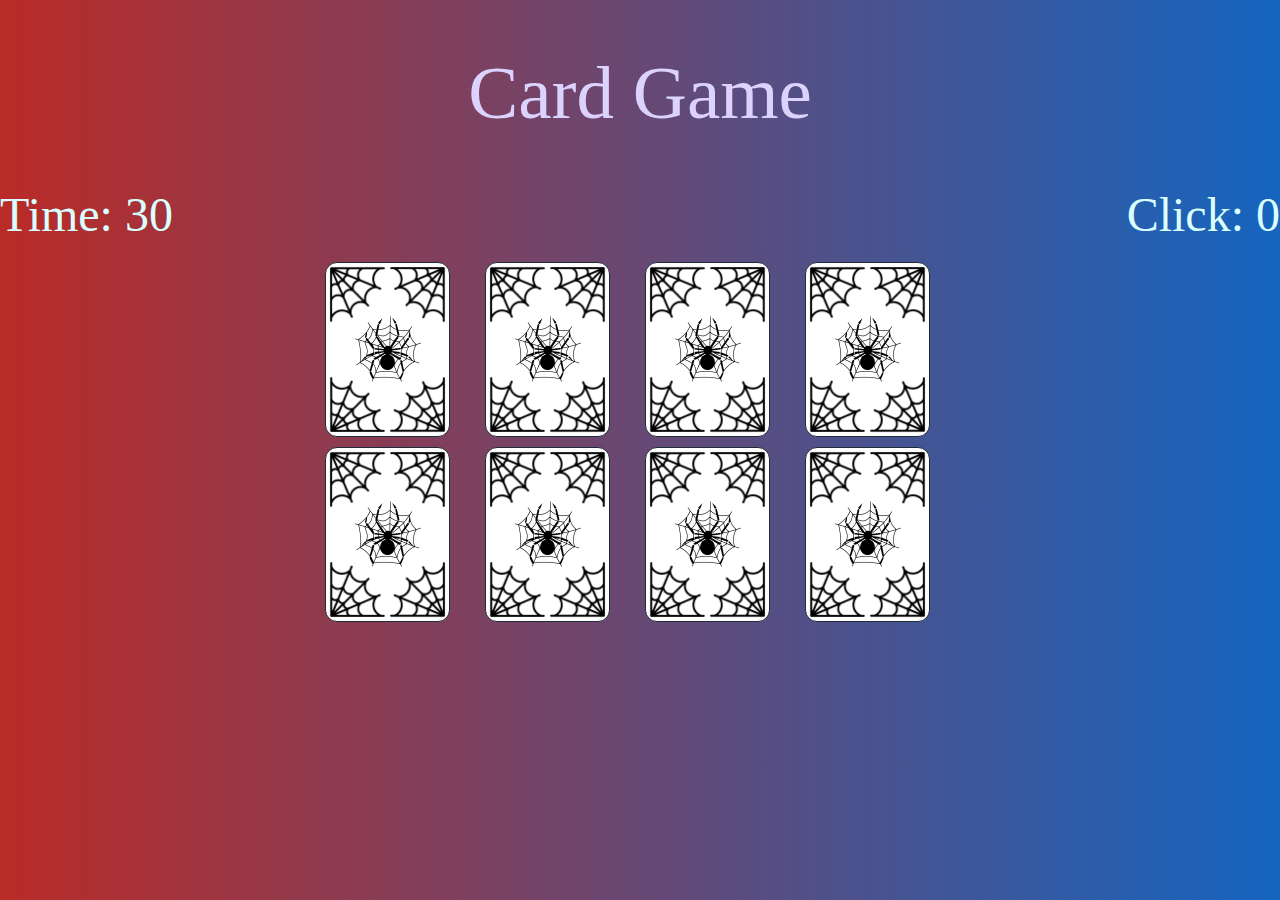
==== Minigame web/CardGame/index.html @ 42f86165 "Add files via upload" ====
<!DOCTYPE html>
<html lang="en">
<head>
    <meta charset="UTF-8">
    <meta name="viewport" content="width=device-width, initial-scale=1.0">
    <title>Card Game</title>
    <style>
        * {
            box-sizing: border-box;
        }

        html {
            font-family: Georgia, 'Times New Roman', Times, serif;
            min-width: 100vw;
            min-height: 100vh;
        }

        body {
            margin: 0;
            background: linear-gradient(to right, rgb(185, 43, 39), rgb(21, 101, 192));
        }

        .game-title {
            color: rgb(219, 211, 253);
            text-align: center;
            font-size: 75px;
            font-weight: normal;
        }

        .game-container {
            display: grid;
            grid-template-columns: repeat(4, 150px); /* Adjusted for 4 columns */
            gap: 10px;
            justify-content: center;
            perspective: 1000px; /* Ensure 3D effect is visible */
            margin-top: 20px; /* Add some margin at the top */
        }

        .game-info-container {
            grid-column: 1 / -1;
            display: flex;
            justify-content: space-between;
            margin-bottom: 20px; /* Add some margin at the bottom */
            color: rgb(218, 255, 255);
            font-size: 3em;
        }

        .card {
            position: relative;
            height: 175px;
            width: 125px;
            transform-style: preserve-3d; /* Preserve 3D space for child elements */
            transition: transform 0.6s; /* Smooth transition for flip effect */
        }

        .card.flipped {
            transform: rotateY(180deg); /* Rotate card on flip */
        }

        .card-face {
            position: absolute;
            width: 100%;
            height: 100%;
            display: flex;
            justify-content: center;
            align-items: center;
            overflow: hidden;
            border-radius: 12px;
            border-width: 1px;
            border-style: solid;
            backface-visibility: hidden; /* Hide back face when flipped */
        }

        .card-back {
            background-color: white;
            border-color: rgb(31, 43, 54);
            transform: rotateY(0deg); /* Default state */
        }

        .card-front {
            background-color: rgb(215, 202, 202);
            border-color: rgb(0, 0, 0);
            transform: rotateY(180deg); /* Hidden initially */
            display: flex;
            flex-direction: column;
            justify-content: center;
            align-items: center;
            font-size: 5em;
            position: absolute; /* Ensure both faces are on top of each other */
        }

        .card-front .number {
            font-size: 2rem;
            position: absolute;
            top: 10px;
            left: 10px;
        }

        .card-front .suit {
            font-size: 3rem;
        }

        .cobweb {
            position: absolute;
            width: 63px;
            height: 63px;
            transition: width 100ms ease-in-out, height 100ms ease-in-out;
        }

        .card-face:hover .cobweb {
            width: 55px;
            height: 55px;
        }

        .cobweb-top-left {
            top: 0;
            left: 0;
            transform: rotate(270deg);
        }

        .cobweb-top-right {
            top: 0;
            right: 0;
            transform: rotate(0deg);
        }

        .cobweb-bottom-left {
            bottom: 0;
            left: 0;
            transform: rotate(180deg);
        }

        .cobweb-bottom-right {
            bottom: 0;
            right: 0;
            transform: rotate(90deg);
        }

        .spider {
            position: absolute;
            width: 120px; /* Adjust width as needed */
            height: auto; /* Maintain aspect ratio */
            z-index: 1; /* Ensure spider is on top of the card */
            transition: width 0.3s, height 0.3s; /* Ensure smooth resizing */
        }

        .card-back:hover .spider {
            width: 170px;
            height: 170px;
        }
    </style>
</head>
<body>
    <h1 class="game-title">Card Game</h1>
    <div class="game-info-container">
        <div class="game-info-info">
            Time: <span id="remainingtime" class="time-remaining">30</span>
        </div>
        <div class="game-info-info">
            Click: <span id="clickcount" class="click-count">0</span>
        </div>
    </div>
    <div class="game-container" id="game-container">
        <!-- Cards will be dynamically inserted here -->
    </div>

    <script>
        const suits = ['♥', '♠', '♦', '♣'];
        const numbers = ['A', '2', '3', '4'];

        // Generate a deck with 4 pairs of 4 different numbers and suits
        function generateDeck() {
            const deck = [];
            for (let i = 0; i < numbers.length; i++) {
                for (let j = 0; j < suits.length; j++) {
                    deck.push({ number: numbers[i], suit: suits[j] });
                    deck.push({ number: numbers[i], suit: suits[j] }); // Pair
                }
            }
            return deck;
        }

        // Shuffle the deck
        function shuffleDeck(deck) {
            for (let i = deck.length - 1; i > 0; i--) {
                const j = Math.floor(Math.random() * (i + 1));
                [deck[i], deck[j]] = [deck[j], deck[i]];
            }
        }

        // Initialize the game
        function initializeGame() {
            const deck = generateDeck();
            shuffleDeck(deck);
            const gameContainer = document.getElementById('game-container');
            gameContainer.innerHTML = ''; // Clear any existing cards

            deck.slice(0, 8).forEach(card => { // Select only 8 cards
                const cardElement = document.createElement('div');
                cardElement.className = 'card';
                cardElement.innerHTML = `
                    <div class="card-back card-face">
                        <img class="cobweb cobweb-top-left" src="Image/cobweb.png" alt="Cobweb">
                        <img class="cobweb cobweb-top-right" src="Image/cobweb.png" alt="Cobweb">
                        <img class="cobweb cobweb-bottom-left" src="Image/cobweb.png" alt="Cobweb">
                        <img class="cobweb cobweb-bottom-right" src="Image/cobweb.png" alt="Cobweb">
                        <img class="spider" src="Image/spider.png" alt="Spider">
                    </div>
                    <div class="card-front card-face">
                        <div class="number">${card.number}</div>
                        <div class="suit">${card.suit}</div>
                    </div>
                `;
                gameContainer.appendChild(cardElement);
            });
        }

        initializeGame();

        let flippedCards = [];
        let clickCount = 0;
        const clickCountElement = document.getElementById('clickcount');

        document.getElementById('game-container').addEventListener('click', function (event) {
            const card = event.target.closest('.card');
            if (card && !card.classList.contains('flipped')) {
                card.classList.add('flipped');
                flippedCards.push(card);
                clickCount++;
                clickCountElement.textContent = clickCount;

                if (flippedCards.length === 2) {
                    setTimeout(() => {
                        if (flippedCards[0].innerHTML === flippedCards[1].innerHTML) {
                            flippedCards = [];
                        } else {
                            flippedCards.forEach(card => card.classList.remove('flipped'));
                            flippedCards = [];
                        }
                    }, 1000);
                }
            }
        });
    </script>
</body>
</html>
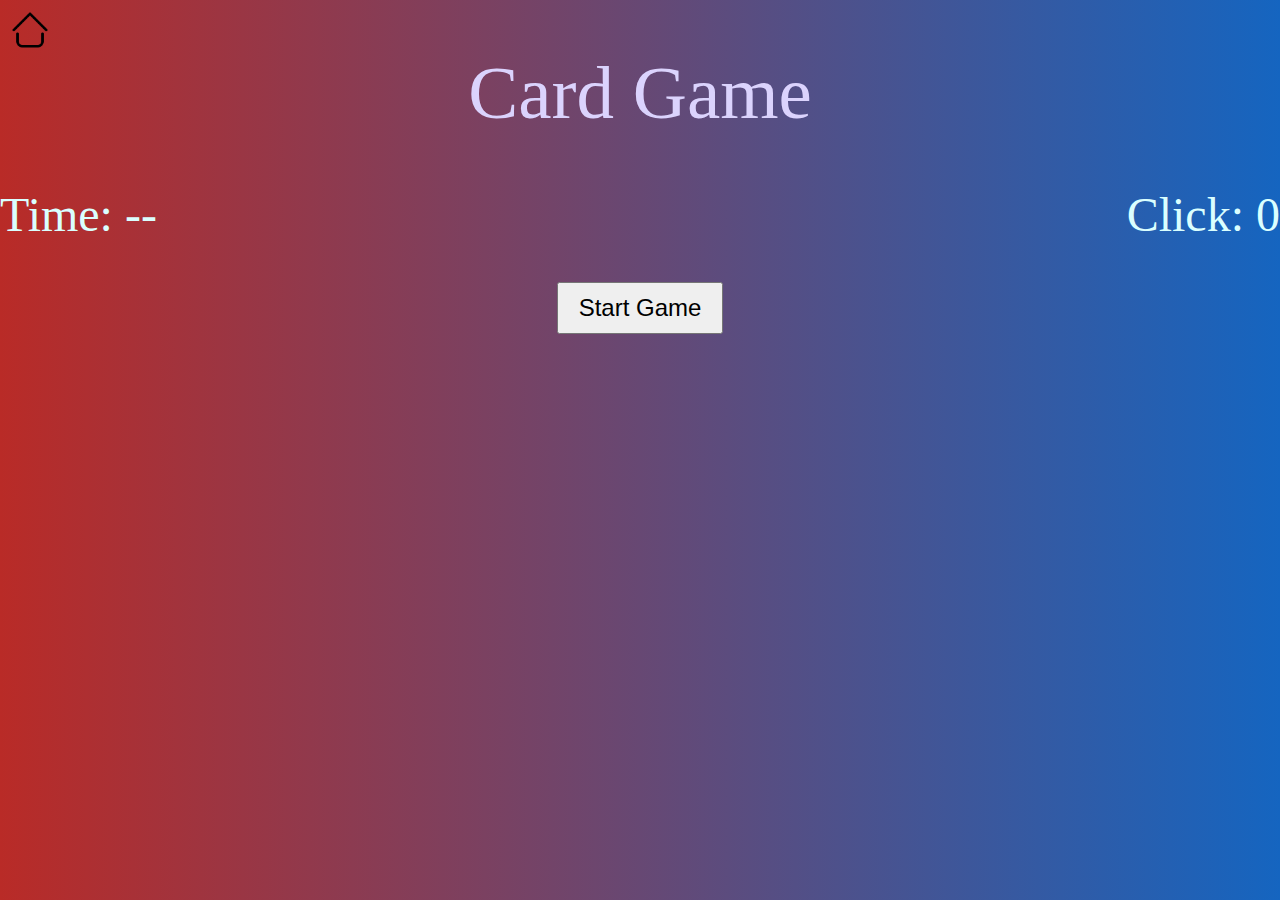
==== commit 98dfa978: "Add files via upload" ====
--- a/Minigame web/CardGame/index.html
+++ b/Minigame web/CardGame/index.html
@@ -51,10 +51,15 @@
             width: 125px;
             transform-style: preserve-3d; /* Preserve 3D space for child elements */
             transition: transform 0.6s; /* Smooth transition for flip effect */
+            cursor: pointer; /* Add cursor pointer for interactivity */
         }
 
         .card.flipped {
             transform: rotateY(180deg); /* Rotate card on flip */
+        }
+
+        .card.face-up {
+            pointer-events: none; /* Prevent interaction with matched cards */
         }
 
         .card-face {
@@ -72,13 +77,13 @@
         }
 
         .card-back {
-            background-color: white;
+            background: linear-gradient(to right, rgb(246, 249, 255), rgb(232, 155, 244));
             border-color: rgb(31, 43, 54);
             transform: rotateY(0deg); /* Default state */
         }
 
         .card-front {
-            background-color: rgb(215, 202, 202);
+            background: linear-gradient(to right, rgb(255, 255, 255), rgb(243, 104, 88), rgb(255, 255, 255));
             border-color: rgb(0, 0, 0);
             transform: rotateY(180deg); /* Hidden initially */
             display: flex;
@@ -148,13 +153,71 @@
             width: 170px;
             height: 170px;
         }
+
+        .hidden {
+            display: none;
+        }
+
+        button {
+            display: block;
+            margin: 20px auto;
+            padding: 10px 20px;
+            font-size: 1.5em;
+            cursor: pointer;
+        }
+
+        .notification {
+            position: absolute;
+            top: 10px;
+            left: 50%;
+            transform: translateX(-50%);
+            font-size: 1.5em;
+            color: #fff;
+            padding: 10px;
+            border-radius: 5px;
+            z-index: 1000;
+            opacity: 0;
+            transition: opacity 0.5s ease, transform 0.5s ease;
+        }
+
+        .notification.show {
+            opacity: 1;
+        }
+
+        .notification.add-time {
+            background-color: rgba(0, 255, 0, 0.8);
+            transform: translateX(-50%) scale(1.1);
+        }
+
+        .notification.remove-time {
+            background-color: rgba(255, 0, 0, 0.8);
+            transform: translateX(-50%) scale(1.1);
+        }
+
+        .back-to-home {
+            position: absolute;
+            top: 10px;
+            left: 10px;
+        }
+
+        .back-to-home img {
+            width: 40px; /* Adjust the size as needed */
+            height: 40px;
+        }
+
     </style>
 </head>
 <body>
+    <div class="back-to-home">
+        <a href="/Mainpage/Mainpage_index.html">
+            <img src="Image/home.png" alt="Back to Homepage" />
+        </a>
+    </div>
+    
     <h1 class="game-title">Card Game</h1>
     <div class="game-info-container">
         <div class="game-info-info">
-            Time: <span id="remainingtime" class="time-remaining">30</span>
+            Time: <span id="remainingtime" class="time-remaining">--</span>
         </div>
         <div class="game-info-info">
             Click: <span id="clickcount" class="click-count">0</span>
@@ -163,24 +226,40 @@
     <div class="game-container" id="game-container">
         <!-- Cards will be dynamically inserted here -->
     </div>
+    <button id="start-button">Start Game</button>
+    <button id="restart-button" class="hidden">Restart Game</button>
+    <div id="notification" class="notification"></div>
 
     <script>
         const suits = ['♥', '♠', '♦', '♣'];
         const numbers = ['A', '2', '3', '4'];
-
-        // Generate a deck with 4 pairs of 4 different numbers and suits
+        const gameDuration = 30; // Duration in seconds
+
+        let timer;
+        let remainingTime = gameDuration;
+        let timerStarted = false;
+        let gameStarted = false;
+        let flippedCards = []; // Array to keep track of flipped cards
+
         function generateDeck() {
             const deck = [];
+            const numberCounts = new Map();
+            for (let i = 0; i < numbers.length; i++) {
+                numberCounts.set(numbers[i], 0);
+            }
+
             for (let i = 0; i < numbers.length; i++) {
                 for (let j = 0; j < suits.length; j++) {
-                    deck.push({ number: numbers[i], suit: suits[j] });
-                    deck.push({ number: numbers[i], suit: suits[j] }); // Pair
+                    if (numberCounts.get(numbers[i]) < 2) {
+                        deck.push({ number: numbers[i], suit: suits[j] });
+                        numberCounts.set(numbers[i], numberCounts.get(numbers[i]) + 1);
+                    }
                 }
             }
+
             return deck;
         }
 
-        // Shuffle the deck
         function shuffleDeck(deck) {
             for (let i = deck.length - 1; i > 0; i--) {
                 const j = Math.floor(Math.random() * (i + 1));
@@ -188,16 +267,17 @@
             }
         }
 
-        // Initialize the game
         function initializeGame() {
             const deck = generateDeck();
             shuffleDeck(deck);
             const gameContainer = document.getElementById('game-container');
             gameContainer.innerHTML = ''; // Clear any existing cards
 
-            deck.slice(0, 8).forEach(card => { // Select only 8 cards
+            deck.forEach(card => {
                 const cardElement = document.createElement('div');
                 cardElement.className = 'card';
+                cardElement.dataset.number = card.number; // Store number for comparison
+                cardElement.dataset.suit = card.suit; // Store suit for comparison
                 cardElement.innerHTML = `
                     <div class="card-back card-face">
                         <img class="cobweb cobweb-top-left" src="Image/cobweb.png" alt="Cobweb">
@@ -211,35 +291,91 @@
                         <div class="suit">${card.suit}</div>
                     </div>
                 `;
+                cardElement.addEventListener('click', handleCardClick);
                 gameContainer.appendChild(cardElement);
             });
         }
 
-        initializeGame();
-
-        let flippedCards = [];
-        let clickCount = 0;
-        const clickCountElement = document.getElementById('clickcount');
-
-        document.getElementById('game-container').addEventListener('click', function (event) {
-            const card = event.target.closest('.card');
-            if (card && !card.classList.contains('flipped')) {
-                card.classList.add('flipped');
-                flippedCards.push(card);
-                clickCount++;
-                clickCountElement.textContent = clickCount;
-
-                if (flippedCards.length === 2) {
-                    setTimeout(() => {
-                        if (flippedCards[0].innerHTML === flippedCards[1].innerHTML) {
-                            flippedCards = [];
-                        } else {
-                            flippedCards.forEach(card => card.classList.remove('flipped'));
-                            flippedCards = [];
-                        }
-                    }, 1000);
+        function handleCardClick(event) {
+            if (!gameStarted || flippedCards.length >= 2) return;
+
+            const card = event.currentTarget;
+            if (card.classList.contains('flipped') || card.classList.contains('face-up')) return;
+
+            card.classList.add('flipped');
+            flippedCards.push(card);
+
+            if (flippedCards.length === 2) {
+                setTimeout(checkForMatch, 1000);
+            }
+        }
+
+        function checkForMatch() {
+            const [card1, card2] = flippedCards;
+
+            if (card1.dataset.number === card2.dataset.number) {
+                card1.classList.add('face-up');
+                card2.classList.add('face-up');
+                checkGameEnd();
+            } else {
+                card1.classList.remove('flipped');
+                card2.classList.remove('flipped');
+            }
+
+            flippedCards = [];
+        }
+
+        function checkGameEnd() {
+            const totalCards = document.querySelectorAll('.card').length;
+            const faceUpCards = document.querySelectorAll('.card.face-up').length;
+
+            if (totalCards === faceUpCards) {
+                clearInterval(timer);
+                showNotification('Congratulations, you win!', 'success');
+                document.getElementById('restart-button').classList.remove('hidden');
+            }
+        }
+
+        function showNotification(message, type) {
+            const notification = document.getElementById('notification');
+            notification.textContent = message;
+            notification.classList.add('show', type);
+            setTimeout(() => {
+                notification.classList.remove('show', type);
+            }, 2000);
+        }
+
+        function startTimer() {
+            if (timerStarted) return;
+            timerStarted = true;
+            timer = setInterval(() => {
+                remainingTime--;
+                document.getElementById('remainingtime').textContent = remainingTime;
+                if (remainingTime <= 0) {
+                    clearInterval(timer);
+                    showNotification('Time is up!', 'error');
+                    document.getElementById('restart-button').classList.remove('hidden');
                 }
-            }
+            }, 1000);
+        }
+
+        document.getElementById('start-button').addEventListener('click', () => {
+            if (gameStarted) return;
+            gameStarted = true;
+            startTimer();
+            initializeGame();
+            document.getElementById('start-button').classList.add('hidden');
+        });
+
+        document.getElementById('restart-button').addEventListener('click', () => {
+            gameStarted = false;
+            flippedCards = [];
+            remainingTime = gameDuration;
+            document.getElementById('remainingtime').textContent = remainingTime;
+            document.getElementById('clickcount').textContent = '0';
+            document.getElementById('restart-button').classList.add('hidden');
+            initializeGame();
+            startTimer();
         });
     </script>
 </body>
